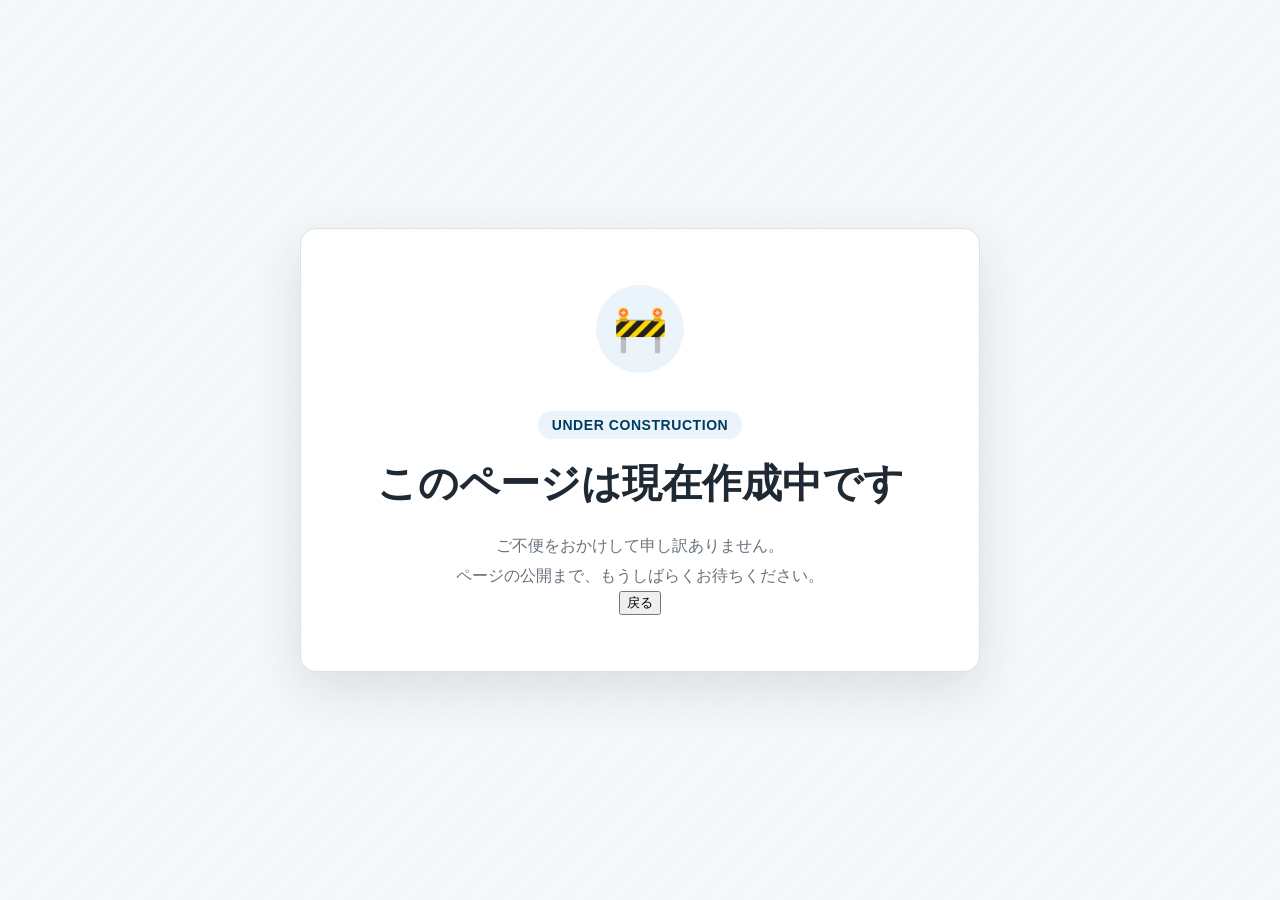
==== under-construction.html @ a217b536 "工事中画面への遷移" ====
<!DOCTYPE html>
<html lang="ja">

<head>
    <meta charset="UTF-8">
    <meta name="viewport" content="width=device-width, initial-scale=1.0">
    <title>ページ作成中</title>
    <style>
        :root {
            --primary: #005288;
            --primary-dark: #003b62;
            --background: #f5f8fa;
            --text: #1f2933;
            --muted: #66727d;
            --card: #ffffff;
            --border: #d9e2e8;
        }

        * {
            box-sizing: border-box;
        }

        body {
            margin: 0;
            min-height: 100vh;
            display: grid;
            place-items: center;
            padding: 24px;
            color: var(--text);
            background:
                linear-gradient(rgba(245, 248, 250, 0.92), rgba(245, 248, 250, 0.92)),
                repeating-linear-gradient(-45deg,
                    #eef3f6 0,
                    #eef3f6 12px,
                    #f8fafb 12px,
                    #f8fafb 24px);
            font-family: "Noto Sans JP", "Yu Gothic", "Meiryo", sans-serif;
        }

        .construction-card {
            width: min(680px, 100%);
            padding: 56px 40px;
            text-align: center;
            background: var(--card);
            border: 1px solid var(--border);
            border-radius: 16px;
            box-shadow: 0 18px 50px rgba(31, 41, 51, 0.12);
        }

        .construction-icon {
            width: 88px;
            height: 88px;
            display: grid;
            place-items: center;
            margin: 0 auto 24px;
            color: var(--primary);
            background: #eaf4fa;
            border-radius: 50%;
            font-size: 44px;
            line-height: 1;
        }

        .status-label {
            display: inline-block;
            margin-bottom: 16px;
            padding: 6px 14px;
            color: var(--primary-dark);
            background: #eaf4fa;
            border-radius: 999px;
            font-size: 14px;
            font-weight: 700;
            letter-spacing: 0.04em;
        }

        h1 {
            margin: 0;
            font-size: clamp(28px, 5vw, 40px);
            line-height: 1.4;
        }

        .message {
            max-width: 520px;
            margin: 20px auto 0;
            color: var(--muted);
            font-size: 16px;
            line-height: 1.9;
        }

        .back-button {
            display: inline-flex;
            align-items: center;
            justify-content: center;
            gap: 8px;
            min-width: 180px;
            margin-top: 36px;
            padding: 13px 24px;
            color: #ffffff;
            background: var(--primary);
            border: 1px solid var(--primary);
            border-radius: 6px;
            font: inherit;
            font-weight: 700;
            text-decoration: none;
            cursor: pointer;
            transition: background-color 0.2s ease, transform 0.2s ease;
        }

        .back-button:hover {
            background: var(--primary-dark);
            transform: translateY(-1px);
        }

        .back-button:focus-visible {
            outline: 3px solid rgba(0, 82, 136, 0.3);
            outline-offset: 3px;
        }

        @media (max-width: 600px) {
            .construction-card {
                padding: 40px 24px;
            }
        }
    </style>
</head>

<body>
    <main class="construction-card">
        <div class="construction-icon" aria-hidden="true">🚧</div>

        <p class="status-label">UNDER CONSTRUCTION</p>

        <h1>このページは現在作成中です</h1>

        <p class="message">
            ご不便をおかけして申し訳ありません。<br>
            ページの公開まで、もうしばらくお待ちください。
        </p>
        <button onclick="history.back()">戻る</button>
    </main>

    <script>
        const params = new URLSearchParams(window.location.search);
        const returnUrl = params.get('return');
        const backButton = document.querySelector('.back-button');

        if (backButton) {
            backButton.addEventListener('click', () => {
                if (returnUrl) {
                    window.location.href = returnUrl;
                    return;
                }

                if (window.history.length > 1) {
                    window.history.back();
                    return;
                }

                window.location.href = '/';
            });
        }
    </script>
</body>

</html>
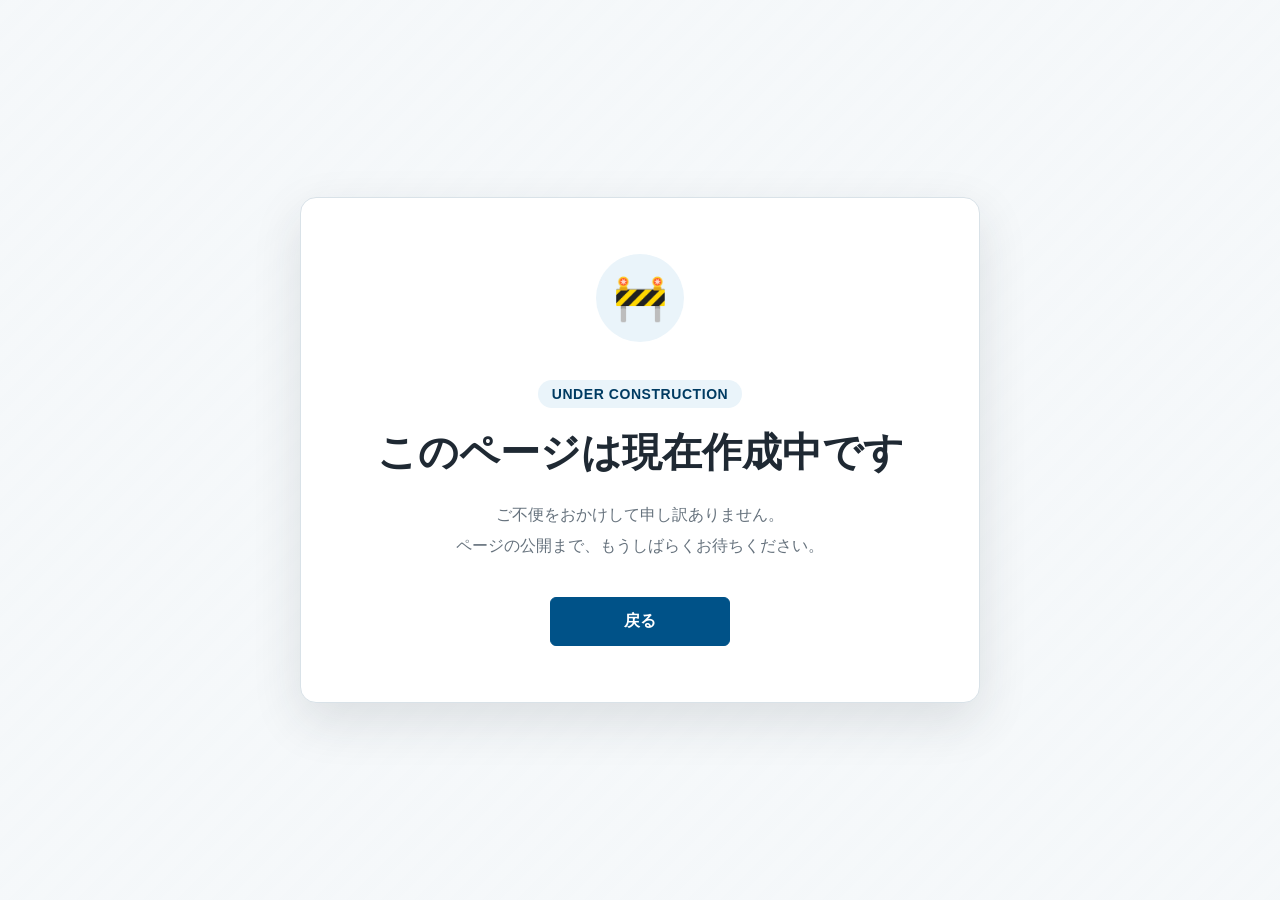
==== commit d7c2cd0d: "ページは作成中の　戻る　ボタンの機能組み込み" ====
--- a/under-construction.html
+++ b/under-construction.html
@@ -135,7 +135,7 @@
             ご不便をおかけして申し訳ありません。<br>
             ページの公開まで、もうしばらくお待ちください。
         </p>
-        <button onclick="history.back()">戻る</button>
+        <button type="button" class="back-button">戻る</button>
     </main>
 
     <script>
@@ -161,4 +161,4 @@
     </script>
 </body>
 
-</html>+</html>
